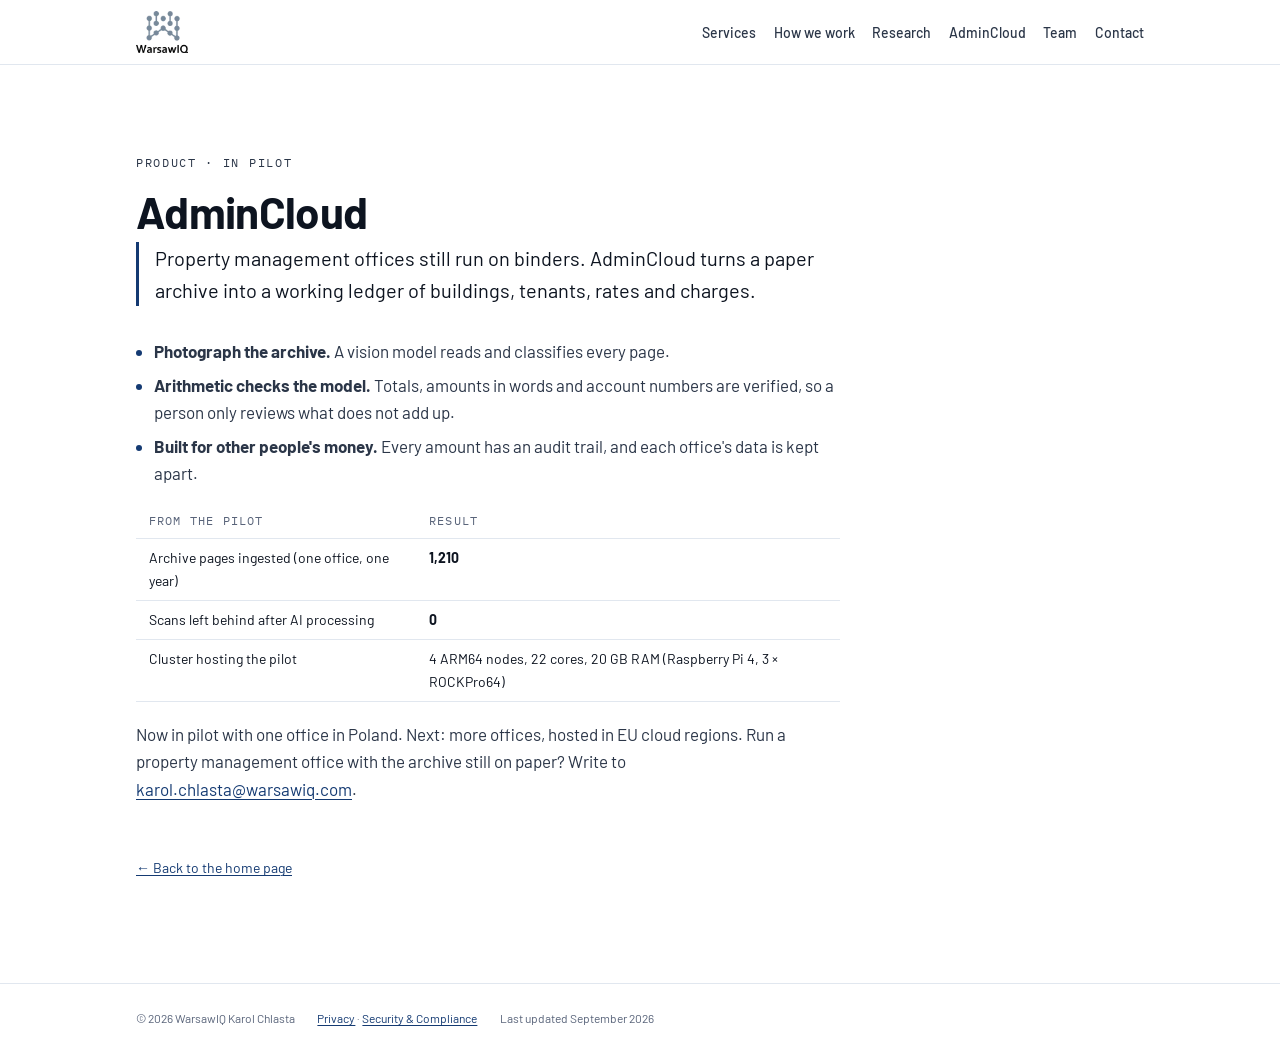
==== admincloud/index.html @ 487893ab "Add the cluster's memory to the AdminCloud pilot figures" ====
<!doctype html>
<html lang="en">
<head>
<meta charset="utf-8">
<meta name="viewport" content="width=device-width, initial-scale=1">
<title>AdminCloud — WarsawIQ</title>
<meta name="description" content="AdminCloud turns the paper archive of a small property management office into a ledger of buildings, units, tenants, rates and charges. Built by WarsawIQ, in pilot.">
<link rel="canonical" href="https://warsawiq.com/admincloud/">
<link rel="icon" href="/favicon.svg" type="image/svg+xml">
<meta name="theme-color" content="#0d1218">
<link rel="stylesheet" href="/assets/css/site.css">
</head>
<body>

<a class="skip" href="#main">Skip to content</a>

<nav class="nav" aria-label="Primary">
  <div class="wrap">
    <a class="brand" href="/" aria-label="WarsawIQ — home">
      <img class="logo-light" src="/assets/img/logo-nav.webp" alt="WarsawIQ" width="160" height="127">
      <img class="logo-dark" src="/assets/img/logo-nav-dark.webp" alt="" width="160" height="127" aria-hidden="true">
    </a>
    <ul>
      <li><a href="/#services">Services</a></li>
      <li><a href="/#how">How we work</a></li>
      <li><a href="/#research">Research</a></li>
      <li><a href="/admincloud/" aria-current="page">AdminCloud</a></li>
      <li><a href="/#team">Team</a></li>
      <li><a href="/#contact">Contact</a></li>
    </ul>
  </div>
</nav>

<main id="main" class="wrap section">
  <div class="prose">
    <p class="eyebrow">Product · in pilot</p>
    <h1>AdminCloud</h1>

    <p class="lead">Property management offices still run on binders. AdminCloud turns a paper
      archive into a working ledger of buildings, tenants, rates and charges.</p>

    <ul>
      <li><strong>Photograph the archive.</strong> A vision model reads and classifies every
        page.</li>
      <li><strong>Arithmetic checks the model.</strong> Totals, amounts in words and account
        numbers are verified, so a person only reviews what does not add up.</li>
      <li><strong>Built for other people's money.</strong> Every amount has an audit trail, and
        each office's data is kept apart.</li>
    </ul>

    <div class="tablewrap">
      <table>
        <thead>
          <tr><th>From the pilot</th><th>Result</th></tr>
        </thead>
        <tbody>
          <tr>
            <td>Archive pages ingested (one office, one year)</td>
            <td><strong>1,210</strong></td>
          </tr>
          <tr>
            <td>Scans left behind after AI processing</td>
            <td><strong>0</strong></td>
          </tr>
          <tr>
            <td>Cluster hosting the pilot</td>
            <td>4 ARM64 nodes, 22 cores, 20 GB RAM (Raspberry Pi 4, 3 × ROCKPro64)</td>
          </tr>
        </tbody>
      </table>
    </div>

    <p>Now in pilot with one office in Poland. Next: more offices, hosted in EU cloud regions.
      Run a property management office with the archive still on paper? Write to
      <a href="mailto:karol.chlasta@warsawiq.com">karol.chlasta@warsawiq.com</a>.</p>

    <p><a class="back" href="/">← Back to the home page</a></p>
  </div>
</main>

<footer class="site">
  <div class="wrap">
    <span>© 2026 WarsawIQ Karol Chlasta</span>
    <span><a href="/privacy/">Privacy</a> · <a href="/security/">Security &amp; Compliance</a></span>
    <span>Last updated September 2026</span>
  </div>
</footer>
</body>
</html>
---- assets/css/site.css ----
/* WarsawIQ — warsawiq.com
   Palette shared with karol.chlasta.pl: navy #143a72 on white, lightened to
   #86abe9 on dark. The two sites are deliberately one visual family.
   Type: Barlow, a DIN-lineage grotesque matching the Bahnschrift wordmark in
   the logo. Self-hosted fonts, no third-party requests. */

/* ---------- fonts ---------- */

@font-face { font-family: "Barlow"; font-style: normal; font-weight: 400; font-display: swap;
  src: url("/assets/fonts/barlow-400-latin-ext.woff2") format("woff2");
  unicode-range: U+0100-02BA, U+02BD-02C5, U+02C7-02CC, U+02CE-02D7, U+02DD-02FF, U+0304, U+0308, U+0329, U+1D00-1DBF, U+1E00-1E9F, U+1EF2-1EFF, U+2020, U+20A0-20AB, U+20AD-20C0, U+2113, U+2C60-2C7F, U+A720-A7FF; }
@font-face { font-family: "Barlow"; font-style: normal; font-weight: 400; font-display: swap;
  src: url("/assets/fonts/barlow-400-latin.woff2") format("woff2");
  unicode-range: U+0000-00FF, U+0131, U+0152-0153, U+02BB-02BC, U+02C6, U+02DA, U+02DC, U+0304, U+0308, U+0329, U+2000-206F, U+20AC, U+2122, U+2191, U+2193, U+2212, U+2215, U+FEFF, U+FFFD; }
@font-face { font-family: "Barlow"; font-style: normal; font-weight: 500; font-display: swap;
  src: url("/assets/fonts/barlow-500-latin-ext.woff2") format("woff2");
  unicode-range: U+0100-02BA, U+02BD-02C5, U+02C7-02CC, U+02CE-02D7, U+02DD-02FF, U+0304, U+0308, U+0329, U+1D00-1DBF, U+1E00-1E9F, U+1EF2-1EFF, U+2020, U+20A0-20AB, U+20AD-20C0, U+2113, U+2C60-2C7F, U+A720-A7FF; }
@font-face { font-family: "Barlow"; font-style: normal; font-weight: 500; font-display: swap;
  src: url("/assets/fonts/barlow-500-latin.woff2") format("woff2");
  unicode-range: U+0000-00FF, U+0131, U+0152-0153, U+02BB-02BC, U+02C6, U+02DA, U+02DC, U+0304, U+0308, U+0329, U+2000-206F, U+20AC, U+2122, U+2191, U+2193, U+2212, U+2215, U+FEFF, U+FFFD; }
@font-face { font-family: "Barlow"; font-style: normal; font-weight: 600; font-display: swap;
  src: url("/assets/fonts/barlow-600-latin-ext.woff2") format("woff2");
  unicode-range: U+0100-02BA, U+02BD-02C5, U+02C7-02CC, U+02CE-02D7, U+02DD-02FF, U+0304, U+0308, U+0329, U+1D00-1DBF, U+1E00-1E9F, U+1EF2-1EFF, U+2020, U+20A0-20AB, U+20AD-20C0, U+2113, U+2C60-2C7F, U+A720-A7FF; }
@font-face { font-family: "Barlow"; font-style: normal; font-weight: 600; font-display: swap;
  src: url("/assets/fonts/barlow-600-latin.woff2") format("woff2");
  unicode-range: U+0000-00FF, U+0131, U+0152-0153, U+02BB-02BC, U+02C6, U+02DA, U+02DC, U+0304, U+0308, U+0329, U+2000-206F, U+20AC, U+2122, U+2191, U+2193, U+2212, U+2215, U+FEFF, U+FFFD; }
@font-face { font-family: "Barlow"; font-style: normal; font-weight: 700; font-display: swap;
  src: url("/assets/fonts/barlow-700-latin-ext.woff2") format("woff2");
  unicode-range: U+0100-02BA, U+02BD-02C5, U+02C7-02CC, U+02CE-02D7, U+02DD-02FF, U+0304, U+0308, U+0329, U+1D00-1DBF, U+1E00-1E9F, U+1EF2-1EFF, U+2020, U+20A0-20AB, U+20AD-20C0, U+2113, U+2C60-2C7F, U+A720-A7FF; }
@font-face { font-family: "Barlow"; font-style: normal; font-weight: 700; font-display: swap;
  src: url("/assets/fonts/barlow-700-latin.woff2") format("woff2");
  unicode-range: U+0000-00FF, U+0131, U+0152-0153, U+02BB-02BC, U+02C6, U+02DA, U+02DC, U+0304, U+0308, U+0329, U+2000-206F, U+20AC, U+2122, U+2191, U+2193, U+2212, U+2215, U+FEFF, U+FFFD; }
@font-face { font-family: "IBM Plex Mono"; font-style: normal; font-weight: 400; font-display: swap;
  src: url("/assets/fonts/ibm-plex-mono-latin-ext-400-normal.woff2") format("woff2");
  unicode-range: U+0100-02BA, U+02BD-02C5, U+02C7-02CC, U+02CE-02D7, U+02DD-02FF, U+1E00-1E9F, U+1EF2-1EFF, U+2020, U+20A0-20AB, U+20AD-20C0, U+2113, U+2C60-2C7F, U+A720-A7FF; }
@font-face { font-family: "IBM Plex Mono"; font-style: normal; font-weight: 400; font-display: swap;
  src: url("/assets/fonts/ibm-plex-mono-latin-400-normal.woff2") format("woff2");
  unicode-range: U+0000-00FF, U+0131, U+0152-0153, U+02BB-02BC, U+02C6, U+02DA, U+02DC, U+2000-206F, U+2074, U+20AC, U+2122, U+2191, U+2193, U+2212, U+2215, U+FEFF, U+FFFD; }

/* ---------- tokens ---------- */

:root {
  --paper:   #ffffff;
  --surface: #ffffff;
  --panel:   #f3f6fa;
  --ink:     #0d1420;
  --ink-soft:#2b3648;
  --muted:   #59647a;
  --hair:    #e1e7ef;

  --navy:    #143a72;
  --gold:    #9c7222;
  --accent:  #143a72;
  --accent-weak: #e8eef8;

  --sans: "Barlow", -apple-system, BlinkMacSystemFont, "Segoe UI", Roboto, sans-serif;
  --mono: "IBM Plex Mono", ui-monospace, Menlo, Consolas, monospace;

  --s--2: 0.75rem;  --s--1: 0.875rem; --s-0: 1.0625rem; --s-1: 1.25rem;
  --s-2:  1.5rem;   --s-3:  2rem;     --s-4: 2.75rem;   --s-5: clamp(2.5rem, 6vw, 4rem);

  --measure: 62ch;
  --gutter: clamp(1.1rem, 4vw, 2.5rem);
  --page: 68rem;

  color-scheme: light;
}

@media (prefers-color-scheme: dark) {
  :root:not([data-theme="light"]) {
    --paper:   #0d1218;
    --surface: #151d28;
    --panel:   #151d28;
    --ink:     #e6eaf1;
    --ink-soft:#c2cbdb;
    --muted:   #8593a8;
    --hair:    #222c39;
    --navy:    #86abe9;
    --gold:    #d3a24a;
    --accent:  #86abe9;
    --accent-weak: #16233a;
    color-scheme: dark;
  }
  :root:not([data-theme="light"]) .brand .logo-light { display: none; }
  :root:not([data-theme="light"]) .brand .logo-dark  { display: block; }
}
:root[data-theme="dark"] {
  --paper:   #0d1218;
  --surface: #151d28;
  --panel:   #151d28;
  --ink:   #e6eaf1;
  --ink-soft:#c2cbdb;
  --muted:   #8593a8;
  --hair:  #222c39;
  --navy:  #86abe9;
  --gold:  #d3a24a;
  --accent:  #86abe9;
  --accent-weak: #16233a;
  color-scheme: dark;
}
:root[data-theme="dark"] .brand .logo-light { display: none; }
:root[data-theme="dark"] .brand .logo-dark  { display: block; }
:root[data-theme="light"] {
  --paper:   #ffffff;
  --surface: #ffffff;
  --panel:   #f3f6fa;
  --ink:     #0d1420;
  --ink-soft:#2b3648;
  --muted:   #59647a;
  --hair:    #e1e7ef;
  --navy:    #143a72;
  --gold:    #9c7222;
  --accent:  #143a72;
  --accent-weak: #e8eef8;
  color-scheme: light;
}
:root[data-theme="light"] .brand .logo-light { display: block; }
:root[data-theme="light"] .brand .logo-dark  { display: none; }

/* ---------- base ---------- */

*, *::before, *::after { box-sizing: border-box; }

body {
  margin: 0;
  background: var(--paper);
  color: var(--ink);
  font-family: var(--sans);
  font-size: var(--s-0);
  line-height: 1.6;
  -webkit-font-smoothing: antialiased;
}

h1, h2, h3 { line-height: 1.12; letter-spacing: -0.015em; text-wrap: balance; margin: 0; }
p { margin: 0; }
img, svg, video { max-width: 100%; height: auto; display: block; }

a { color: var(--accent); text-decoration-thickness: 1px; text-underline-offset: 0.16em; }
a:hover { text-decoration-thickness: 2px; }
:focus-visible { outline: 2px solid var(--accent); outline-offset: 3px; border-radius: 2px; }

.wrap { max-width: var(--page); margin: 0 auto; padding-inline: var(--gutter); }
.section { padding-block: clamp(3rem, 8vw, 5.5rem); }
.section + .section { border-top: 1px solid var(--hair); }

.skip {
  position: absolute; left: -9999px;
  background: var(--surface); color: var(--ink); padding: 0.6rem 1rem; z-index: 50;
}
.skip:focus { left: var(--gutter); top: 0.6rem; }

.eyebrow {
  font-family: var(--mono); font-size: var(--s--2);
  letter-spacing: 0.14em; text-transform: uppercase; color: var(--muted);
  margin: 0 0 0.75rem;
}

/* ---------- nav ---------- */

.nav { border-bottom: 1px solid var(--hair); background: var(--surface); }
.nav .wrap { display: flex; align-items: center; gap: 1.25rem; min-height: 4rem; flex-wrap: wrap; }
.brand { display: flex; align-items: center; gap: 0.6rem; text-decoration: none; color: inherit; margin-right: auto; }
.brand img { height: 2.6rem; width: auto; object-fit: contain; }
/* The wordmark inside the logo is black, so it needs a light-on-dark twin.
   Switched the same three ways as the colour tokens, so the manual toggle
   works as well as the OS preference. */
.brand .logo-dark { display: none; }

.nav ul { display: flex; gap: 1.1rem; list-style: none; margin: 0; padding: 0; flex-wrap: wrap; }
.nav a { color: var(--ink-soft); text-decoration: none; font-size: var(--s--1); font-weight: 500; }
.nav a:hover { color: var(--accent); }


/* ---------- hero ---------- */

.hero { position: relative; overflow: hidden; background: var(--panel); }
.hero video, .hero .poster {
  position: absolute; inset: 0; width: 100%; height: 100%;
  object-fit: cover; z-index: 0;
}
.hero::after {
  content: ""; position: absolute; inset: 0; z-index: 1;
  background: linear-gradient(105deg,
    rgb(13 20 32 / 0.94) 0%, rgb(13 20 32 / 0.86) 42%, rgb(13 20 32 / 0.55) 100%);
}
.hero .wrap { position: relative; z-index: 2; padding-block: clamp(4rem, 12vw, 7.5rem); }
.hero-inner { max-width: 40rem; }
.hero .eyebrow { color: #9dbdf0; }
.hero h1 {
  font-size: clamp(2.1rem, 6vw, 3.4rem); font-weight: 700; color: #ffffff;
  margin-bottom: 1.1rem;
}
.hero h1 em { font-style: normal; color: #9dbdf0; }
.hero p { color: #cfdde3; font-size: var(--s-1); max-width: 34rem; }

.cta { display: flex; flex-wrap: wrap; gap: 0.7rem; margin-top: 1.8rem; }
.btn {
  display: inline-block; text-decoration: none; font-weight: 600; font-size: var(--s--1);
  padding: 0.65rem 1.25rem; border-radius: 3px;
  background: var(--navy); color: #ffffff; border: 1px solid var(--navy);
}
.btn:hover { background: #1b4a8f; border-color: #1b4a8f; }
.btn--ghost { background: transparent; color: #ffffff; border-color: rgb(255 255 255 / 0.4); }
.btn--ghost:hover { background: rgb(255 255 255 / 0.1); border-color: #ffffff; }

/* ---------- proof strip ---------- */

.proof { display: grid; grid-template-columns: repeat(auto-fit, minmax(11rem, 1fr)); margin: 0; }
.proof > div { padding: 1.4rem 0; }
.proof > div + div { border-left: 1px solid var(--hair); padding-left: 1.4rem; }
.proof dt { font-size: var(--s-3); font-weight: 700; letter-spacing: -0.03em; font-variant-numeric: tabular-nums; }
.proof dd { margin: 0.15rem 0 0; font-size: var(--s--2); color: var(--muted); line-height: 1.4; }

/* ---------- clients ---------- */

.clients-head {
  font-family: var(--mono); font-size: var(--s--2); font-weight: 500;
  letter-spacing: 0.14em; text-transform: uppercase; color: var(--muted);
  margin: 0 0 1.3rem; padding-top: 1.6rem; border-top: 1px solid var(--hair);
}

.clients {
  --base: 2.3rem;
  list-style: none; margin: 0; padding: 0 0 1.7rem;
  display: flex; flex-wrap: wrap; align-items: center;
  gap: clamp(1.5rem, 5vw, 3rem);
  color: var(--muted);
}
.clients li { display: flex; align-items: center; }

/* Each logo is a mask filled with currentColor, so a single file serves both
   themes. Where masks are unsupported, the client name shows as text instead. */
.clients .clogo { display: none; }
.clients .name { font-size: var(--s--1); }

@supports (mask-image: none) or (-webkit-mask-image: none) {
  .clients .clogo {
    display: block;
    height: calc(var(--base) * var(--k, 1));
    aspect-ratio: var(--ar);
    background-color: currentColor;
    -webkit-mask: var(--m) center / contain no-repeat;
            mask: var(--m) center / contain no-repeat;
  }
  .clients .name {
    position: absolute; width: 1px; height: 1px; padding: 0; margin: -1px;
    overflow: hidden; clip-path: inset(50%); white-space: nowrap; border: 0;
  }
}

/* ---------- generic blocks ---------- */

.sechead { font-size: var(--s-4); font-weight: 700; margin-bottom: 0.5rem; }
.lede { color: var(--muted); max-width: var(--measure); margin-bottom: 2rem; }

.cards { display: grid; grid-template-columns: repeat(auto-fit, minmax(17rem, 1fr)); gap: 1rem; }
.card {
  background: var(--surface); border: 1px solid var(--hair);
  border-radius: 5px; padding: 1.5rem;
  border-top: 3px solid var(--navy);
}
.card h3 { font-size: var(--s-1); font-weight: 600; margin-bottom: 0.55rem; }
.card p { color: var(--muted); font-size: var(--s--1); }
.card ul { margin: 0.9rem 0 0; padding-left: 1.05rem; font-size: var(--s--1); color: var(--ink-soft); }
.card li { margin-bottom: 0.3rem; }
.card li::marker { color: var(--accent); }

.pubs { list-style: none; margin: 0; padding: 0; display: grid; gap: 0.9rem; }
.pubs li {
  padding-left: 1rem; border-left: 2px solid var(--hair);
  font-size: var(--s--1); color: var(--ink-soft);
}
.pubs cite { font-style: italic; color: var(--ink); }
.pubs .year { font-family: var(--mono); font-size: var(--s--2); color: var(--muted); }

.people { display: grid; grid-template-columns: repeat(auto-fit, minmax(15rem, 1fr)); gap: 1.5rem; }
.person img {
  width: 4.5rem; height: 4.5rem; border-radius: 50%; object-fit: cover;
  margin-bottom: 0.8rem; border: 2px solid var(--hair);
}
.person h3 { font-size: var(--s-0); font-weight: 600; margin-bottom: 0.1rem; }
.person .degree {
  display: block; font-family: var(--mono); font-size: var(--s--2);
  color: var(--muted);
}
.person .role { font-family: var(--mono); font-size: var(--s--2); color: var(--accent); display: block; margin-bottom: 0.15rem; }

.contact { display: grid; grid-template-columns: repeat(auto-fit, minmax(16rem, 1fr)); gap: 1.5rem; margin: 0; }
.contact dt { font-weight: 600; margin-bottom: 0.2rem; }
.contact dd { margin: 0; font-size: var(--s--1); color: var(--muted); }

footer.site {
  border-top: 1px solid var(--hair); background: var(--surface);
  font-size: var(--s--2); color: var(--muted);
}
footer.site .wrap { padding-block: 1.6rem; display: flex; flex-wrap: wrap; gap: 0.6rem 1.4rem; }

@media (max-width: 40rem) {
  .proof > div + div { border-left: 0; padding-left: 0; border-top: 1px solid var(--hair); }
  .clients { --base: 2rem; gap: 1.3rem 1.7rem; }
}
@media (prefers-reduced-motion: reduce) {
  *, *::before, *::after { animation-duration: 0.001ms !important; transition-duration: 0.001ms !important; }
}

/* ---------- prose pages (privacy, security) ---------- */

.prose { max-width: 44rem; }
.prose h1 { font-size: var(--s-4); font-weight: 700; margin-bottom: 0.4rem; }
.prose h2 {
  font-size: var(--s-1); font-weight: 600; margin: 2.2rem 0 0.6rem;
  padding-top: 1.4rem; border-top: 1px solid var(--hair);
}
.prose h2:first-of-type { border-top: 0; padding-top: 0; }
.prose p { margin-bottom: 0.9rem; color: var(--ink-soft); }
.prose ul { margin: 0 0 1rem; padding-left: 1.1rem; color: var(--ink-soft); }
.prose li { margin-bottom: 0.4rem; }
.prose li::marker { color: var(--accent); }
.prose .lead {
  font-size: var(--s-1); color: var(--ink); border-left: 3px solid var(--accent);
  padding-left: 1rem; margin-bottom: 2rem;
}
.prose .back { display: inline-block; margin-top: 2.5rem; font-size: var(--s--1); }
.prose table { border-collapse: collapse; width: 100%; margin-bottom: 1.2rem; font-size: var(--s--1); }
.prose th, .prose td { text-align: left; padding: 0.5rem 0.8rem; border-bottom: 1px solid var(--hair); vertical-align: top; }
.prose th { font-family: var(--mono); font-size: var(--s--2); text-transform: uppercase; letter-spacing: 0.1em; color: var(--muted); font-weight: 500; }
.tablewrap { overflow-x: auto; }
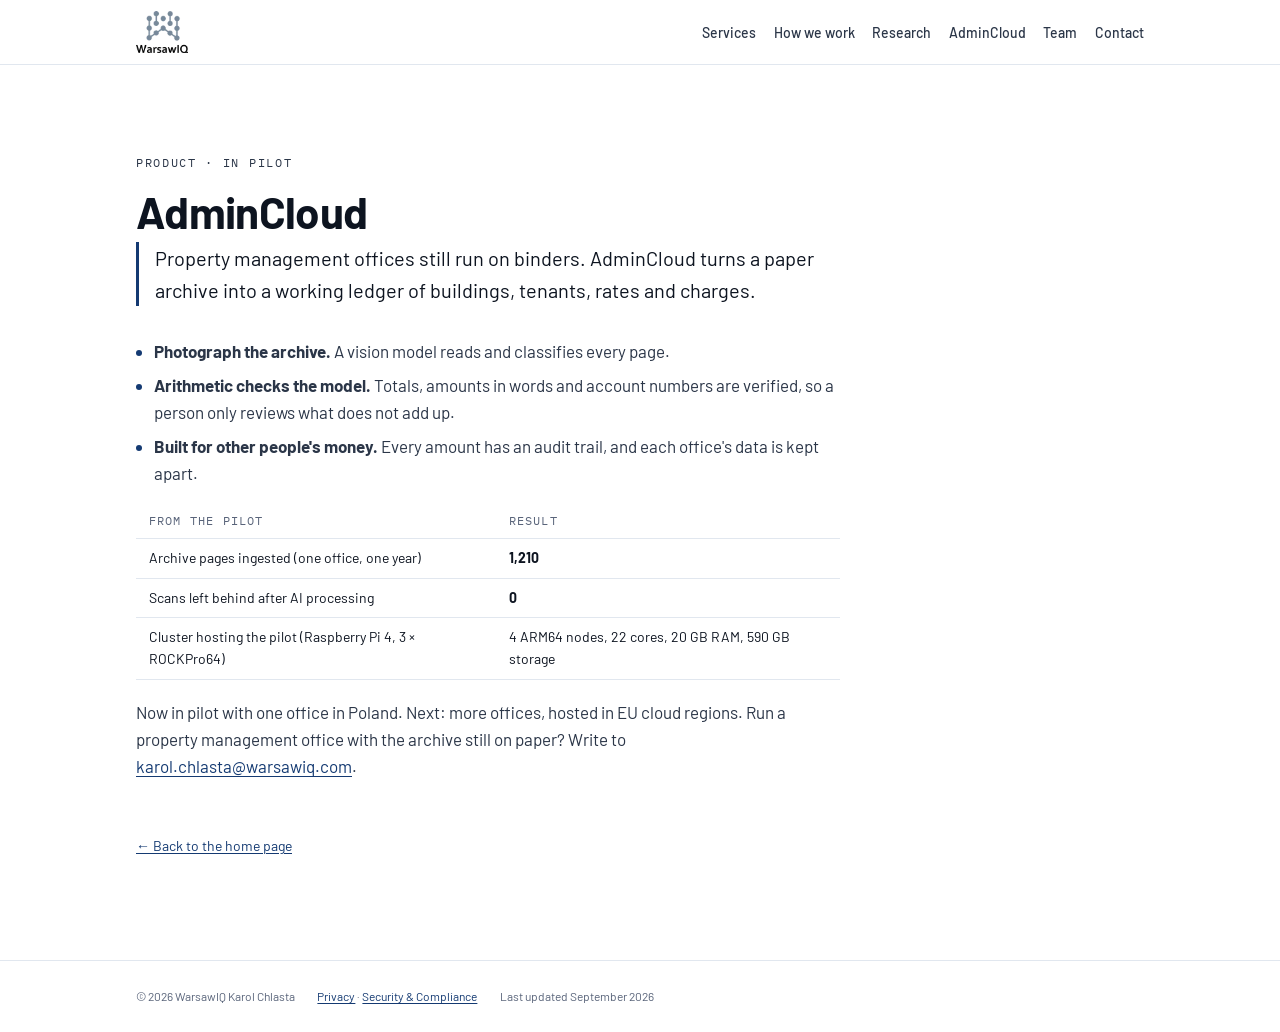
==== commit 37e0f140: "Move the node models into the label and add the cluster's total storage" ====
--- a/admincloud/index.html
+++ b/admincloud/index.html
@@ -63,8 +63,8 @@
             <td><strong>0</strong></td>
           </tr>
           <tr>
-            <td>Cluster hosting the pilot</td>
-            <td>4 ARM64 nodes, 22 cores, 20 GB RAM (Raspberry Pi 4, 3 × ROCKPro64)</td>
+            <td>Cluster hosting the pilot (Raspberry Pi 4, 3 × ROCKPro64)</td>
+            <td>4 ARM64 nodes, 22 cores, 20 GB RAM, 590 GB storage</td>
           </tr>
         </tbody>
       </table>
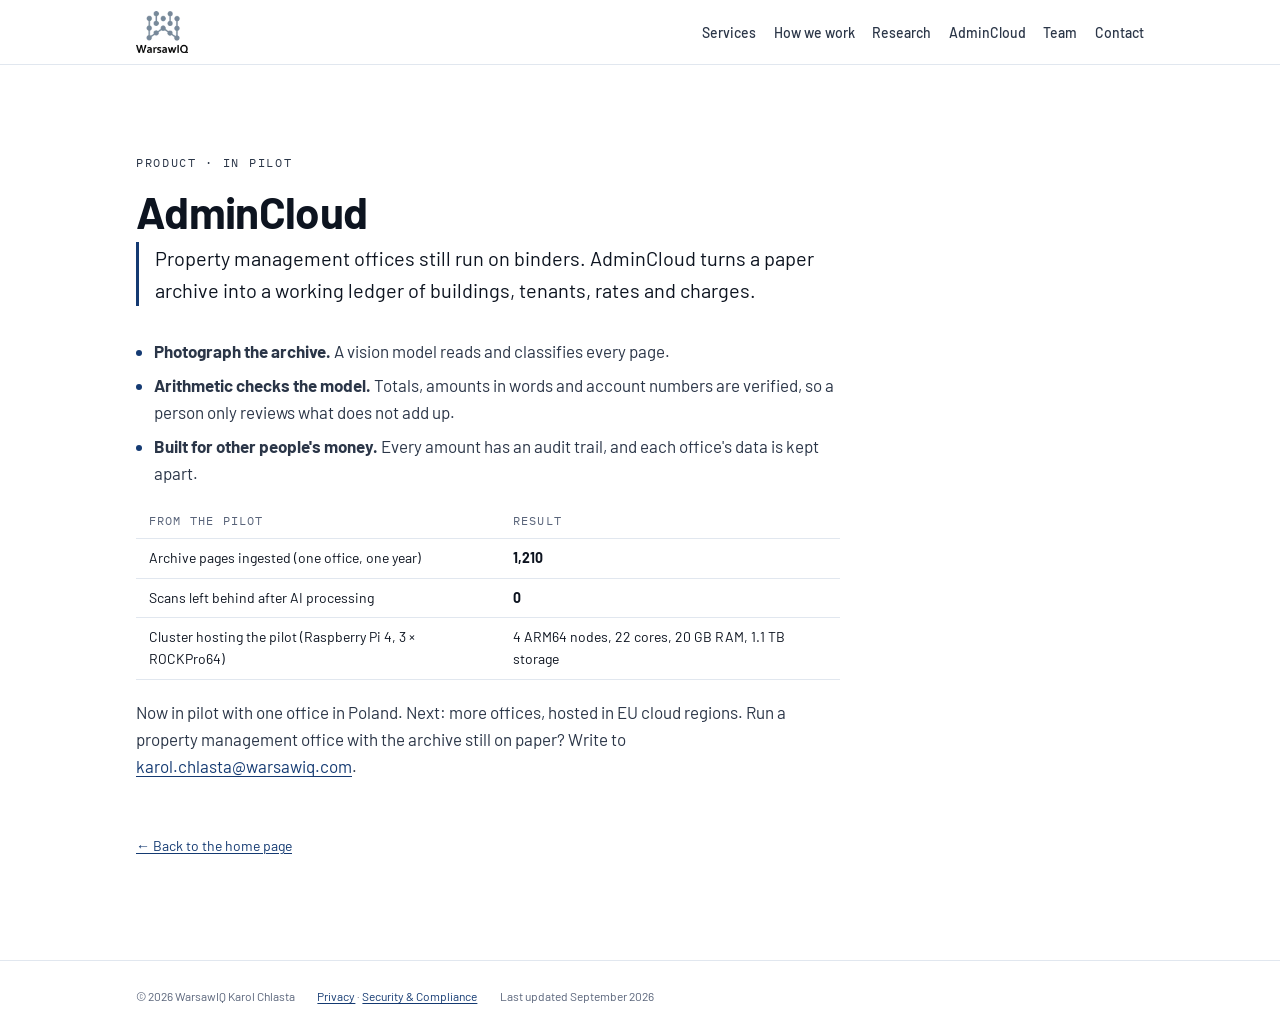
==== commit 821d7d53: "Correct the cluster's storage to include the control node's SSD" ====
--- a/admincloud/index.html
+++ b/admincloud/index.html
@@ -64,7 +64,7 @@
           </tr>
           <tr>
             <td>Cluster hosting the pilot (Raspberry Pi 4, 3 × ROCKPro64)</td>
-            <td>4 ARM64 nodes, 22 cores, 20 GB RAM, 590 GB storage</td>
+            <td>4 ARM64 nodes, 22 cores, 20 GB RAM, 1.1 TB storage</td>
           </tr>
         </tbody>
       </table>
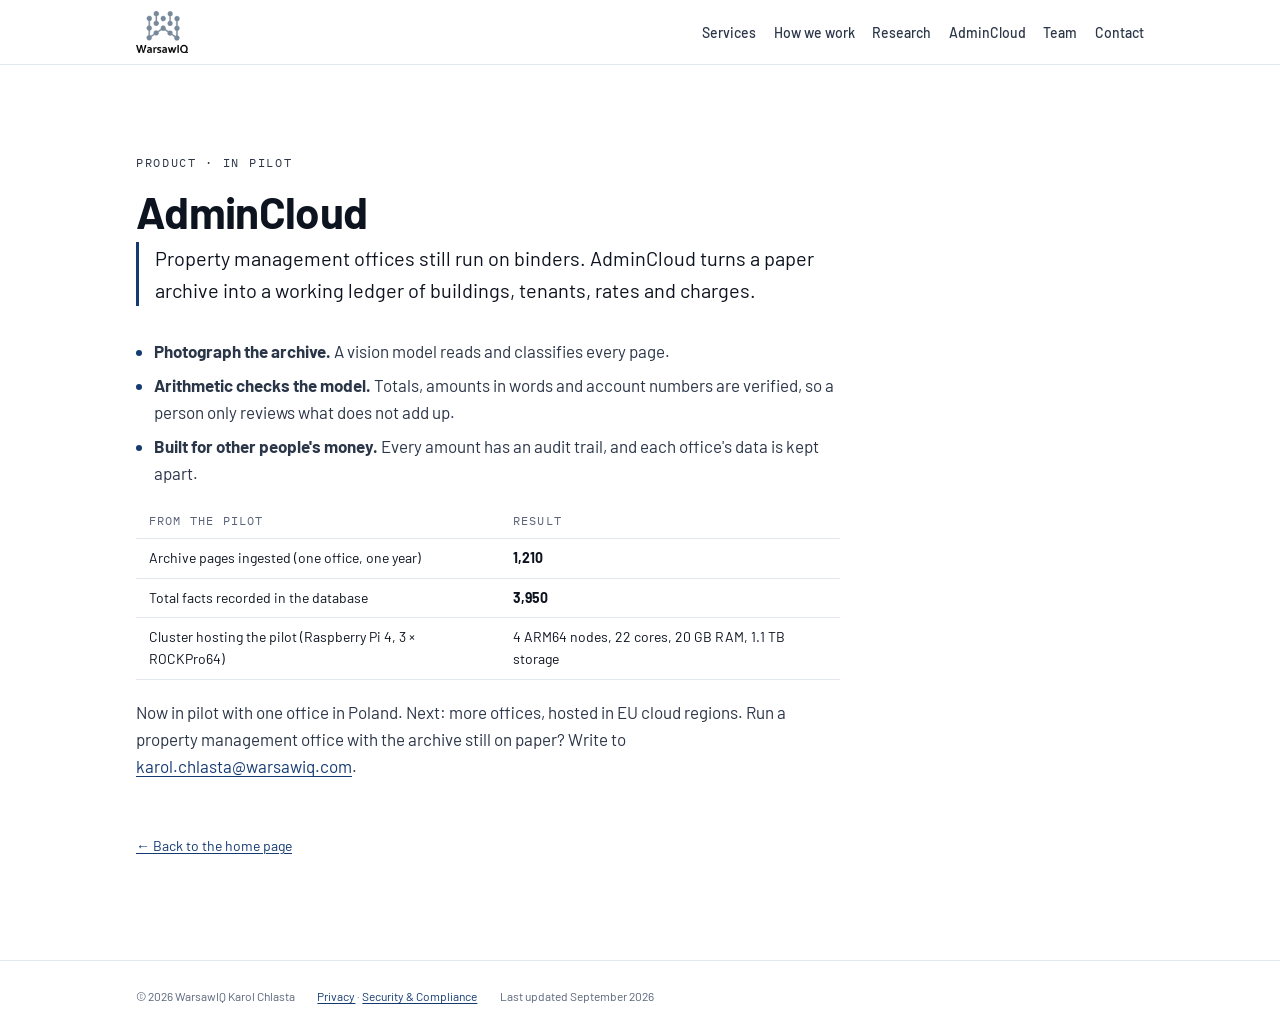
==== commit 5c4e6583: "Show the facts recorded instead of the deletion count on the AdminCloud page" ====
--- a/admincloud/index.html
+++ b/admincloud/index.html
@@ -59,8 +59,8 @@
             <td><strong>1,210</strong></td>
           </tr>
           <tr>
-            <td>Scans left behind after AI processing</td>
-            <td><strong>0</strong></td>
+            <td>Total facts recorded in the database</td>
+            <td><strong>3,950</strong></td>
           </tr>
           <tr>
             <td>Cluster hosting the pilot (Raspberry Pi 4, 3 × ROCKPro64)</td>
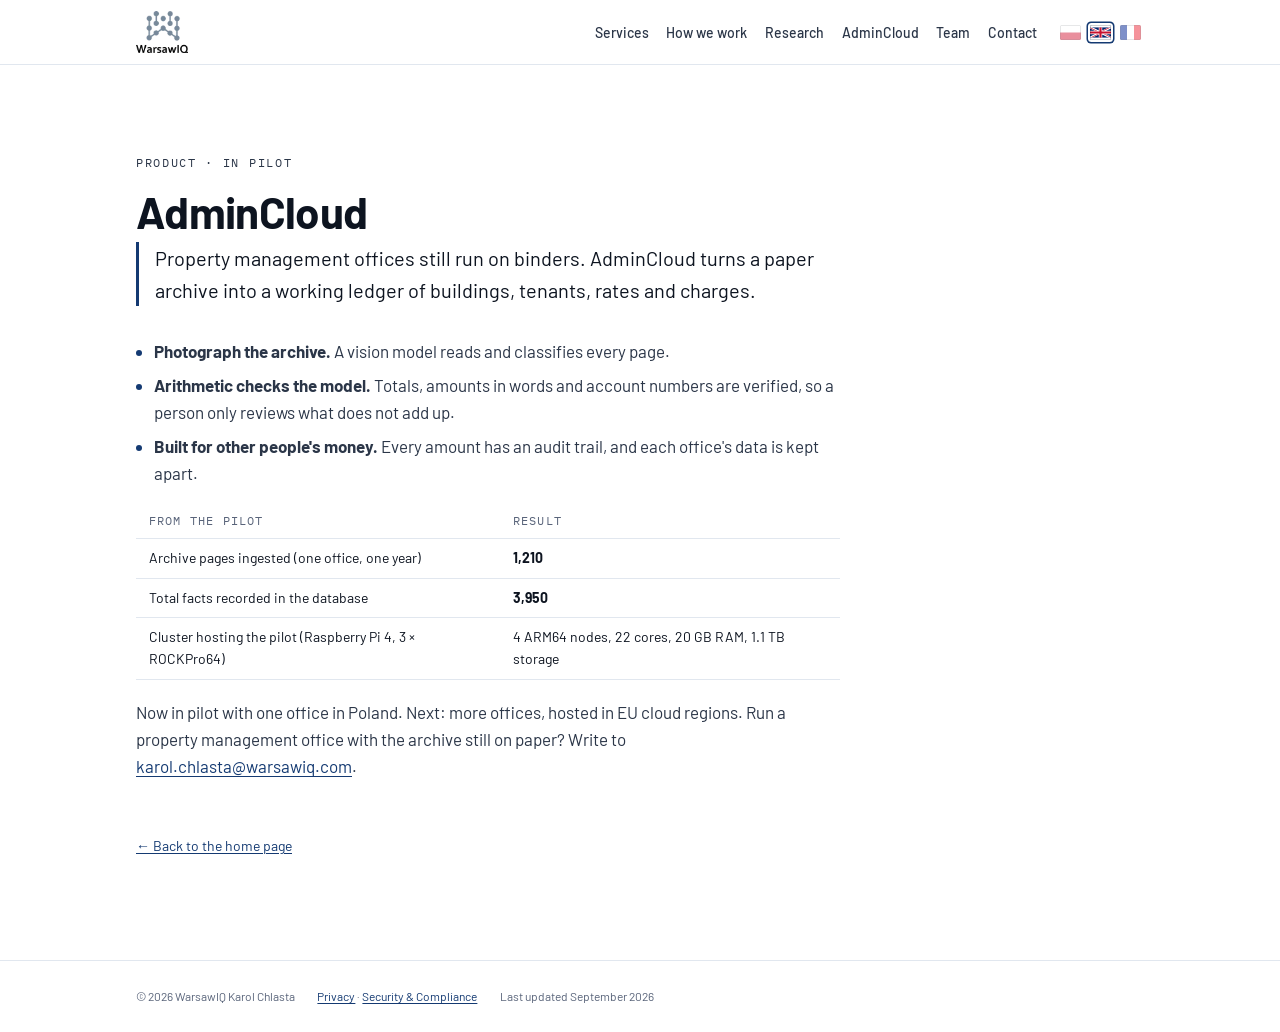
==== commit 8427f1bb: "Add Polish and French versions of the site Full translations of the home, AdminCloud, privacy and se" ====
--- a/admincloud/index.html
+++ b/admincloud/index.html
@@ -1,16 +1,42 @@
 <!doctype html>
-<html lang="en">
+<html lang="en-GB">
 <head>
 <meta charset="utf-8">
 <meta name="viewport" content="width=device-width, initial-scale=1">
 <title>AdminCloud — WarsawIQ</title>
 <meta name="description" content="AdminCloud turns the paper archive of a small property management office into a ledger of buildings, units, tenants, rates and charges. Built by WarsawIQ, in pilot.">
 <link rel="canonical" href="https://warsawiq.com/admincloud/">
+<link rel="alternate" hreflang="en" href="https://warsawiq.com/admincloud/">
+<link rel="alternate" hreflang="pl" href="https://warsawiq.com/pl/admincloud/">
+<link rel="alternate" hreflang="fr" href="https://warsawiq.com/fr/admincloud/">
+<link rel="alternate" hreflang="x-default" href="https://warsawiq.com/admincloud/">
 <link rel="icon" href="/favicon.svg" type="image/svg+xml">
 <meta name="theme-color" content="#0d1218">
 <link rel="stylesheet" href="/assets/css/site.css">
 </head>
 <body>
+<svg width="0" height="0" style="position:absolute" aria-hidden="true" focusable="false">
+  <symbol id="f-pl" viewBox="0 0 21 15">
+    <rect width="21" height="15" fill="#fff"/>
+    <rect y="7.5" width="21" height="7.5" fill="#d4213d"/>
+  </symbol>
+  <symbol id="f-fr" viewBox="0 0 21 15">
+    <rect width="21" height="15" fill="#fff"/>
+    <rect width="7" height="15" fill="#002395"/>
+    <rect x="14" width="7" height="15" fill="#ed2939"/>
+  </symbol>
+  <symbol id="f-gb" viewBox="0 0 60 30">
+    <clipPath id="gb-a"><path d="M0,0 v30 h60 v-30 z"/></clipPath>
+    <clipPath id="gb-b"><path d="M30,15 h30 v15 z v15 h-30 z h-30 v-15 z v-15 h30 z"/></clipPath>
+    <g clip-path="url(#gb-a)">
+      <path d="M0,0 v30 h60 v-30 z" fill="#012169"/>
+      <path d="M0,0 L60,30 M60,0 L0,30" stroke="#fff" stroke-width="6"/>
+      <path d="M0,0 L60,30 M60,0 L0,30" clip-path="url(#gb-b)" stroke="#c8102e" stroke-width="4"/>
+      <path d="M30,0 v30 M0,15 h60" stroke="#fff" stroke-width="10"/>
+      <path d="M30,0 v30 M0,15 h60" stroke="#c8102e" stroke-width="6"/>
+    </g>
+  </symbol>
+</svg>
 
 <a class="skip" href="#main">Skip to content</a>
 
@@ -28,6 +54,11 @@
       <li><a href="/#team">Team</a></li>
       <li><a href="/#contact">Contact</a></li>
     </ul>
+    <div class="lang">
+      <a href="/pl/admincloud/" hreflang="pl" lang="pl" title="Polski"><svg class="flag"><use href="#f-pl"/></svg><span class="sr">Polski</span></a>
+      <a href="/admincloud/" hreflang="en" lang="en" title="English" aria-current="true"><svg class="flag"><use href="#f-gb"/></svg><span class="sr">English</span></a>
+      <a href="/fr/admincloud/" hreflang="fr" lang="fr" title="Français"><svg class="flag"><use href="#f-fr"/></svg><span class="sr">Français</span></a>
+    </div>
   </div>
 </nav>
 
--- a/assets/css/site.css
+++ b/assets/css/site.css
@@ -52,6 +52,7 @@
   --gold:    #9c7222;
   --accent:  #143a72;
   --accent-weak: #e8eef8;
+  --flagline: rgba(13, 20, 32, 0.2);
 
   --sans: "Barlow", -apple-system, BlinkMacSystemFont, "Segoe UI", Roboto, sans-serif;
   --mono: "IBM Plex Mono", ui-monospace, Menlo, Consolas, monospace;
@@ -79,6 +80,7 @@
     --gold:    #d3a24a;
     --accent:  #86abe9;
     --accent-weak: #16233a;
+    --flagline: rgba(230, 234, 241, 0.3);
     color-scheme: dark;
   }
   :root:not([data-theme="light"]) .brand .logo-light { display: none; }
@@ -96,6 +98,7 @@
   --gold:  #d3a24a;
   --accent:  #86abe9;
   --accent-weak: #16233a;
+  --flagline: rgba(230, 234, 241, 0.3);
   color-scheme: dark;
 }
 :root[data-theme="dark"] .brand .logo-light { display: none; }
@@ -112,6 +115,7 @@
   --gold:    #9c7222;
   --accent:  #143a72;
   --accent-weak: #e8eef8;
+  --flagline: rgba(13, 20, 32, 0.2);
   color-scheme: light;
 }
 :root[data-theme="light"] .brand .logo-light { display: block; }
@@ -169,6 +173,41 @@
 .nav ul { display: flex; gap: 1.1rem; list-style: none; margin: 0; padding: 0; flex-wrap: wrap; }
 .nav a { color: var(--ink-soft); text-decoration: none; font-size: var(--s--1); font-weight: 500; }
 .nav a:hover { color: var(--accent); }
+
+/* ---------- language switcher ---------- */
+
+/* Three plain links. No JavaScript: the language lives in the URL, so the
+   control works with scripting off and is followed by search engines. */
+.lang { display: flex; align-items: center; gap: 0.1rem; }
+.nav .lang a {
+  display: flex; align-items: center; justify-content: center;
+  /* 1.75rem = 28px. WCAG 2.2 SC 2.5.8 asks for 24px; the flag itself is
+     21 x 15, which would be an unreachable target on a phone. */
+  min-width: 1.75rem; min-height: 1.75rem;
+  border-radius: 0.3rem; opacity: 0.5; transition: opacity 140ms ease;
+}
+.nav .lang a:hover, .nav .lang a:focus-visible, .nav .lang a[aria-current="true"] { opacity: 1; }
+.lang .flag {
+  display: block; width: 1.3125rem; height: 0.9375rem; border-radius: 0.1rem;
+  /* Without this the white half of the Polish flag vanishes on the light
+     nav bar, and the navy of the Union Jack vanishes on the dark one. */
+  outline: 1px solid var(--flagline); outline-offset: -1px;
+}
+/* The inner ring is surface-coloured, so the marker reads on both themes. */
+.lang a[aria-current="true"] .flag { box-shadow: 0 0 0 2px var(--surface), 0 0 0 3.5px var(--navy); }
+
+/* Once the menu no longer fits beside the logo, give it a row of its own so
+   the flags stay up beside the logo instead of trailing under the menu. */
+@media (max-width: 48rem) {
+  .nav ul { order: 1; flex-basis: 100%; }
+}
+
+/* Visible only to a screen reader. Unlike .skip this never returns on
+   focus — the language names are permanent alternative text. */
+.sr {
+  position: absolute; width: 1px; height: 1px; overflow: hidden;
+  clip: rect(0 0 0 0); white-space: nowrap;
+}
 
 
 /* ---------- hero ---------- */
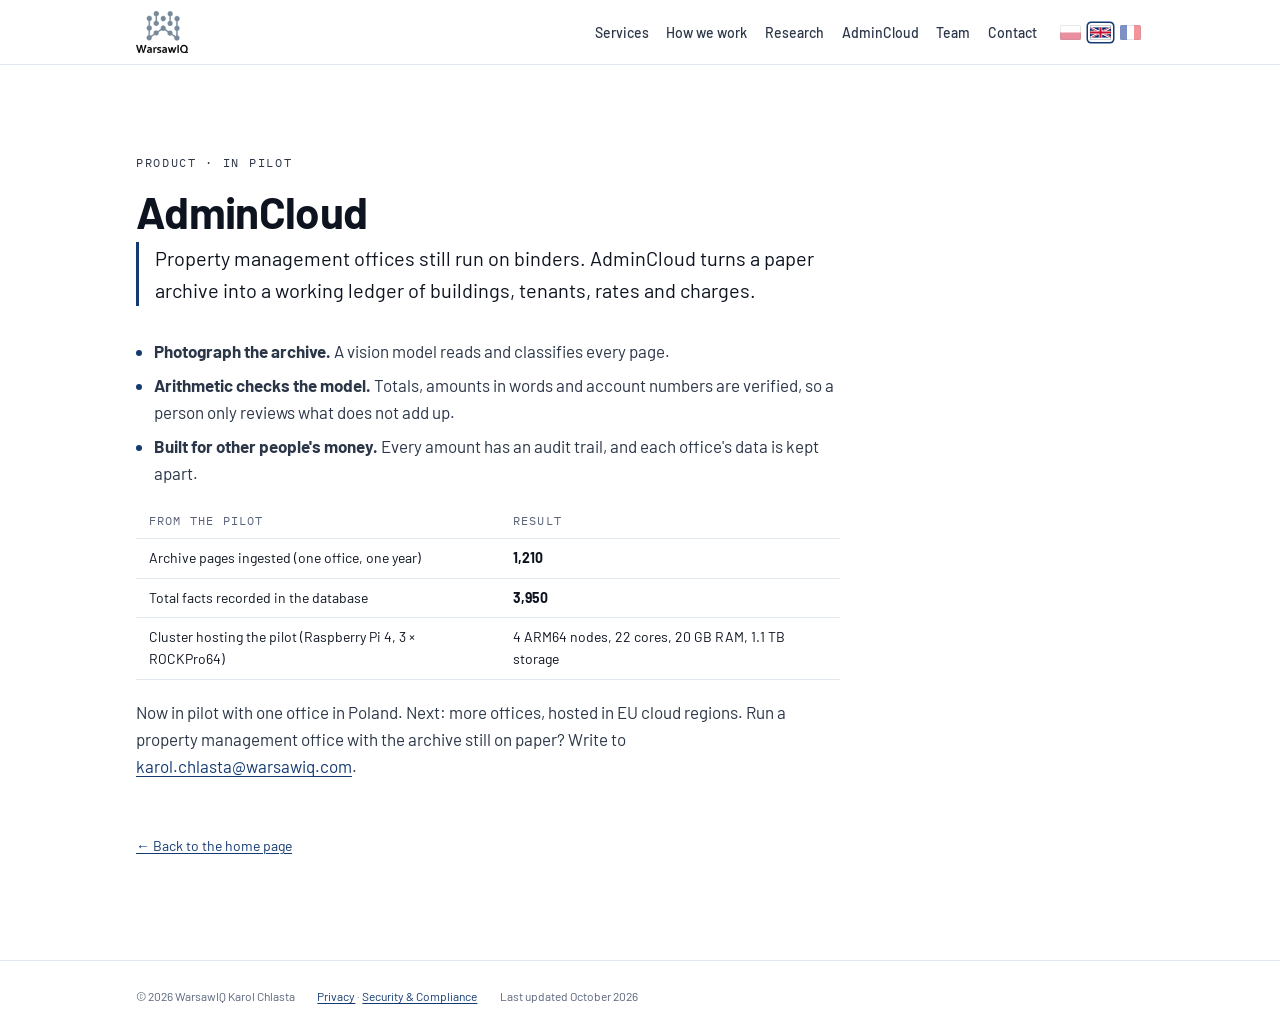
==== commit 84b3be0a: "Set every last-updated date on the site to October 2026" ====
--- a/admincloud/index.html
+++ b/admincloud/index.html
@@ -3,7 +3,7 @@
 <head>
 <meta charset="utf-8">
 <meta name="viewport" content="width=device-width, initial-scale=1">
-<title>AdminCloud — WarsawIQ</title>
+<title>AdminCloud | WarsawIQ</title>
 <meta name="description" content="AdminCloud turns the paper archive of a small property management office into a ledger of buildings, units, tenants, rates and charges. Built by WarsawIQ, in pilot.">
 <link rel="canonical" href="https://warsawiq.com/admincloud/">
 <link rel="alternate" hreflang="en" href="https://warsawiq.com/admincloud/">
@@ -12,7 +12,7 @@
 <link rel="alternate" hreflang="x-default" href="https://warsawiq.com/admincloud/">
 <link rel="icon" href="/favicon.svg" type="image/svg+xml">
 <meta name="theme-color" content="#0d1218">
-<link rel="stylesheet" href="/assets/css/site.css">
+<link rel="stylesheet" href="/assets/css/site.css?v=2026-09-25">
 </head>
 <body>
 <svg width="0" height="0" style="position:absolute" aria-hidden="true" focusable="false">
@@ -42,7 +42,7 @@
 
 <nav class="nav" aria-label="Primary">
   <div class="wrap">
-    <a class="brand" href="/" aria-label="WarsawIQ — home">
+    <a class="brand" href="/" aria-label="WarsawIQ – home">
       <img class="logo-light" src="/assets/img/logo-nav.webp" alt="WarsawIQ" width="160" height="127">
       <img class="logo-dark" src="/assets/img/logo-nav-dark.webp" alt="" width="160" height="127" aria-hidden="true">
     </a>
@@ -55,9 +55,9 @@
       <li><a href="/#contact">Contact</a></li>
     </ul>
     <div class="lang">
-      <a href="/pl/admincloud/" hreflang="pl" lang="pl" title="Polski"><svg class="flag"><use href="#f-pl"/></svg><span class="sr">Polski</span></a>
-      <a href="/admincloud/" hreflang="en" lang="en" title="English" aria-current="true"><svg class="flag"><use href="#f-gb"/></svg><span class="sr">English</span></a>
-      <a href="/fr/admincloud/" hreflang="fr" lang="fr" title="Français"><svg class="flag"><use href="#f-fr"/></svg><span class="sr">Français</span></a>
+      <a href="/pl/admincloud/" hreflang="pl" lang="pl" title="Polski"><svg class="flag" width="21" height="15"><use href="#f-pl"/></svg><span class="sr">Polski</span></a>
+      <a href="/admincloud/" hreflang="en" lang="en" title="English" aria-current="true"><svg class="flag" width="21" height="15"><use href="#f-gb"/></svg><span class="sr">English</span></a>
+      <a href="/fr/admincloud/" hreflang="fr" lang="fr" title="Français"><svg class="flag" width="21" height="15"><use href="#f-fr"/></svg><span class="sr">Français</span></a>
     </div>
   </div>
 </nav>
@@ -113,7 +113,7 @@
   <div class="wrap">
     <span>© 2026 WarsawIQ Karol Chlasta</span>
     <span><a href="/privacy/">Privacy</a> · <a href="/security/">Security &amp; Compliance</a></span>
-    <span>Last updated September 2026</span>
+    <span>Last updated October 2026</span>
   </div>
 </footer>
 </body>
--- a/assets/css/site.css
+++ b/assets/css/site.css
@@ -1,4 +1,4 @@
-/* WarsawIQ — warsawiq.com
+/* WarsawIQ – warsawiq.com
    Palette shared with karol.chlasta.pl: navy #143a72 on white, lightened to
    #86abe9 on dark. The two sites are deliberately one visual family.
    Type: Barlow, a DIN-lineage grotesque matching the Bahnschrift wordmark in
@@ -203,7 +203,7 @@
 }
 
 /* Visible only to a screen reader. Unlike .skip this never returns on
-   focus — the language names are permanent alternative text. */
+   focus – the language names are permanent alternative text. */
 .sr {
   position: absolute; width: 1px; height: 1px; overflow: hidden;
   clip: rect(0 0 0 0); white-space: nowrap;
